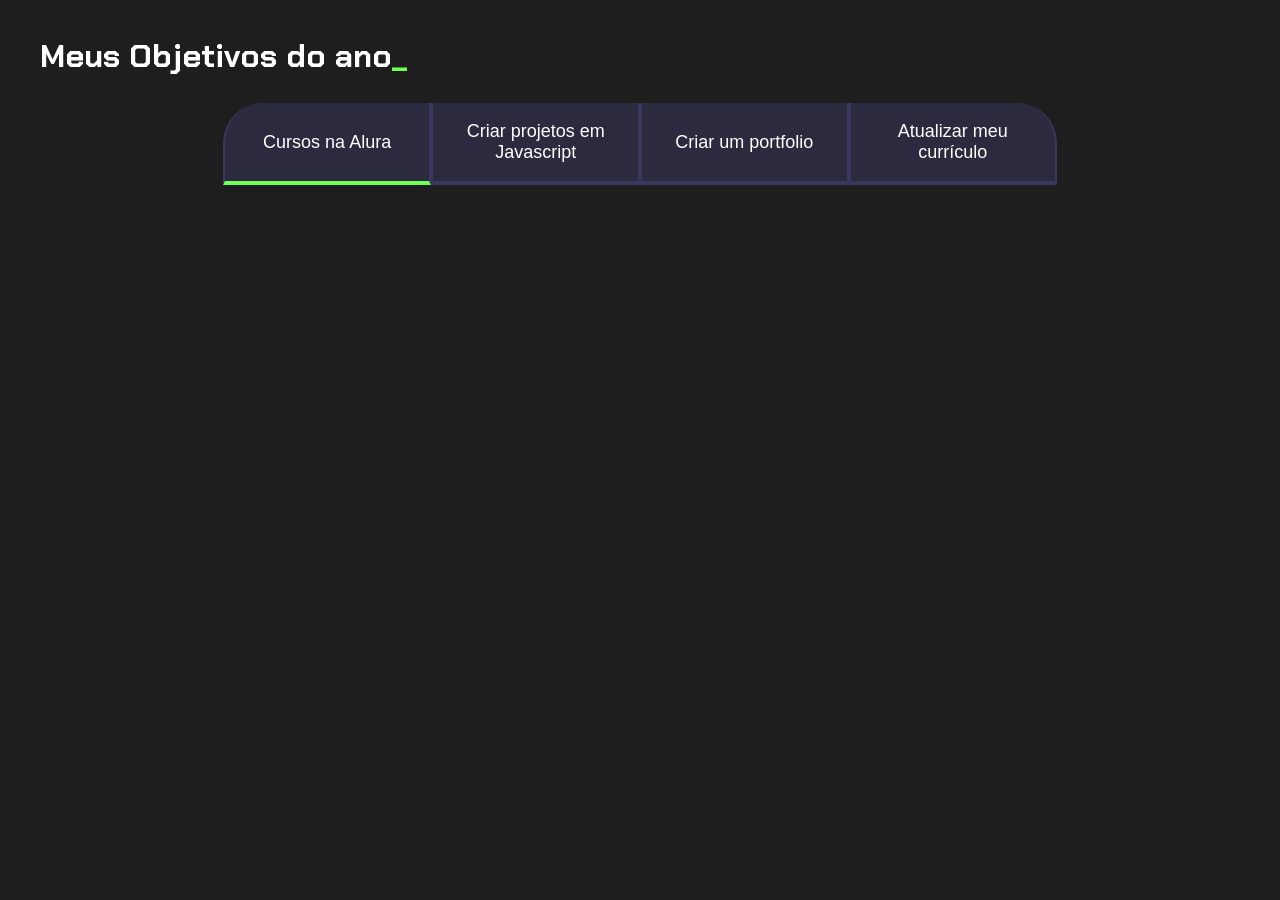
==== index.html @ ca8922dc "jytr" ====
<!DOCTYPE html>
<html lang="pt-br">
  <head>
    <meta charset="UTF-8" />
    <meta name="viewport" content="width=device-width, initial-scale=1.0" />
    <title>Meus objetivos do ano</title>
    <link rel="stylesheet" href="style.css" />
  </head>


  <body>
    <section class="conteudo-principal">
      <h2 class="titulo-principal">Meus Objetivos do ano<span>_</span></h2>
      <div class="botoes">
        <button class="botao ativo">Cursos na Alura</button>
        <button class="botao">Criar projetos em Javascript</button>
        <button class="botao">Criar um portfolio</button>
        <button class="botao">Atualizar meu currículo</button>
      </div>
    </section>
  </body>
</html>
---- style.css ----
@import url("https://fonts.googleapis.com/css2?family=Chakra+Petch:wght@400;700&display=swap");

:root {
  --cor-de-fundo: #1e1e1e;
  --verde: #6fff57;
  --branco: #ffffff;
  --botao-ativo: #3a375e;
  --botao-inativo: rgba(58, 55, 94, 0.5);
  --texto-fundo: rgba(58, 55, 94, 0.3);
}

body {
  background-color: var(--cor-de-fundo);
  color: var(--branco);
  font-family: "Chakra Petch", sans-serif;
}

.conteudo-principal {
  display: flex;
  flex-direction: column;
  justify-content: center;
  align-items: center;
  max-width: 1200px;
  width: 100%;
  margin: 0 auto;
}

.titulo-principal {
  text-align: left;
  width: 100%;
  font-size: 32px;
}

.titulo-principal span {
  color: var(--verde);
}

.botao {
  font-family: "Crakra Petch", sans-serif;
  background-color: var(--botao-inativo);
  color: var(--branco);
  display: flex;
  justify-content: center;
  padding: 1em;
  font-size: 18px;
  align-items: center;
  width: 100%;
  border-bottom: 4px solid var(--botao-ativo);
  border-left: 2px solid var(--botao-ativo);
  border-right: 2px solid var(--botao-ativo);
  border-top: none;
}

.botao:first-child {
  border-radius: 40px 40px 0 0;
}

.botoes {
  display: block;
}

.ativo{
  background-color: var{var(--botao-ativo)};
  border-bottom: 4px solid var(--verde)
}

@media screen and (min-width: 768px) {
  .botoes {
    display: flex;
    .botao:first-child {
    border-radius: 40px 0 0 0;
  }
  .botao:last-child {
    border-radius: 0 40px 0 0;
  }
  }
}
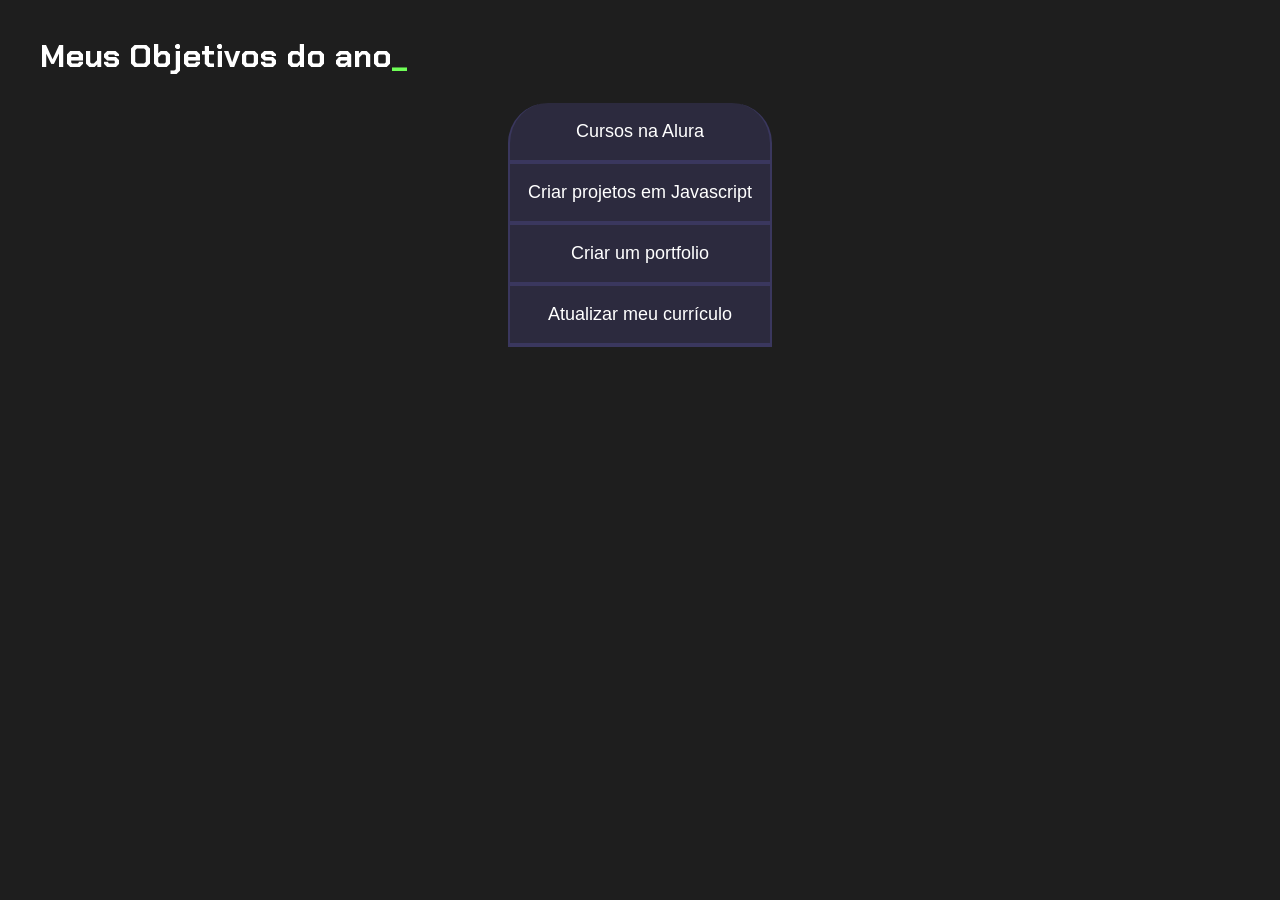
==== commit 66e235d0: "hgre" ====
--- a/index.html
+++ b/index.html
@@ -7,12 +7,11 @@
     <link rel="stylesheet" href="style.css" />
   </head>
 
-
   <body>
     <section class="conteudo-principal">
       <h2 class="titulo-principal">Meus Objetivos do ano<span>_</span></h2>
       <div class="botoes">
-        <button class="botao ativo">Cursos na Alura</button>
+        <button class="botao">Cursos na Alura</button>
         <button class="botao">Criar projetos em Javascript</button>
         <button class="botao">Criar um portfolio</button>
         <button class="botao">Atualizar meu currículo</button>
--- a/style.css
+++ b/style.css
@@ -57,21 +57,4 @@
 
 .botoes {
   display: block;
-}
-
-.ativo{
-  background-color: var{var(--botao-ativo)};
-  border-bottom: 4px solid var(--verde)
-}
-
-@media screen and (min-width: 768px) {
-  .botoes {
-    display: flex;
-    .botao:first-child {
-    border-radius: 40px 0 0 0;
-  }
-  .botao:last-child {
-    border-radius: 0 40px 0 0;
-  }
-  }
 }
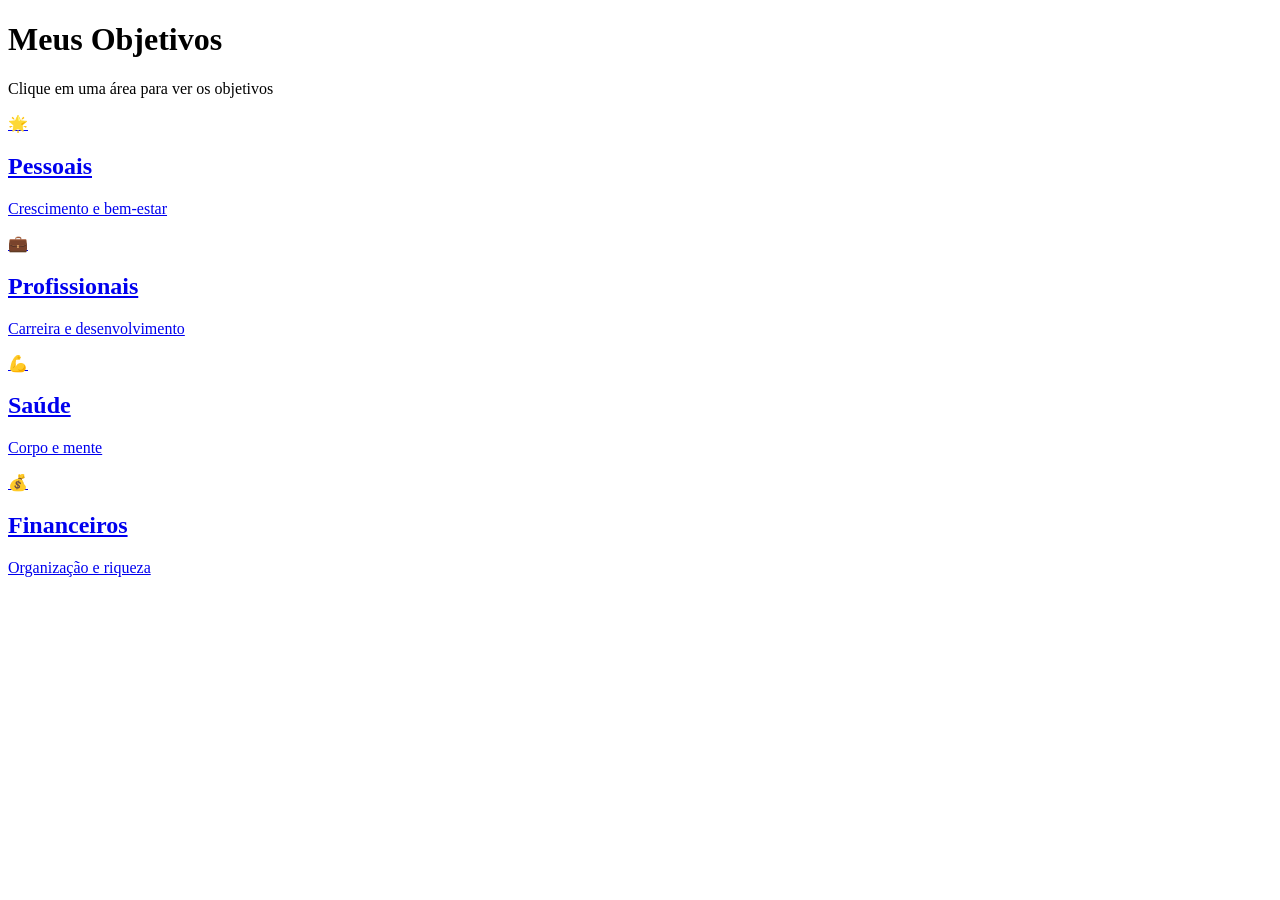
==== commit 76b739d6: "jhyte5" ====
--- a/index.html
+++ b/index.html
@@ -1,21 +1,43 @@
 <!DOCTYPE html>
-<html lang="pt-br">
-  <head>
-    <meta charset="UTF-8" />
-    <meta name="viewport" content="width=device-width, initial-scale=1.0" />
-    <title>Meus objetivos do ano</title>
-    <link rel="stylesheet" href="style.css" />
-  </head>
+<html lang="pt-BR">
+<head>
+    <meta charset="UTF-8">
+    <meta name="viewport" content="width=device-width, initial-scale=1.0">
+    <title>Meus Objetivos</title>
+    <link rel="stylesheet" href="estilo.css">
+</head>
+<body>
+    <div class="container">
+        <header>
+            <h1>Meus Objetivos</h1>
+            <p>Clique em uma área para ver os objetivos</p>
+        </header>
 
-  <body>
-    <section class="conteudo-principal">
-      <h2 class="titulo-principal">Meus Objetivos do ano<span>_</span></h2>
-      <div class="botoes">
-        <button class="botao">Cursos na Alura</button>
-        <button class="botao">Criar projetos em Javascript</button>
-        <button class="botao">Criar um portfolio</button>
-        <button class="botao">Atualizar meu currículo</button>
-      </div>
-    </section>
-  </body>
+        <main class="grid">
+            <a href="objetivos-pessoais.html" class="card card-pessoal">
+                <div class="icone">🌟</div>
+                <h2>Pessoais</h2>
+                <p>Crescimento e bem-estar</p>
+            </a>
+
+            <a href="objetivos-profissionais.html" class="card card-profissional">
+                <div class="icone">💼</div>
+                <h2>Profissionais</h2>
+                <p>Carreira e desenvolvimento</p>
+            </a>
+
+            <a href="objetivos-saude.html" class="card card-saude">
+                <div class="icone">💪</div>
+                <h2>Saúde</h2>
+                <p>Corpo e mente</p>
+            </a>
+
+            <a href="objetivos-financeiros.html" class="card card-financeiro">
+                <div class="icone">💰</div>
+                <h2>Financeiros</h2>
+                <p>Organização e riqueza</p>
+            </a>
+        </main>
+    </div>
+</body>
 </html>
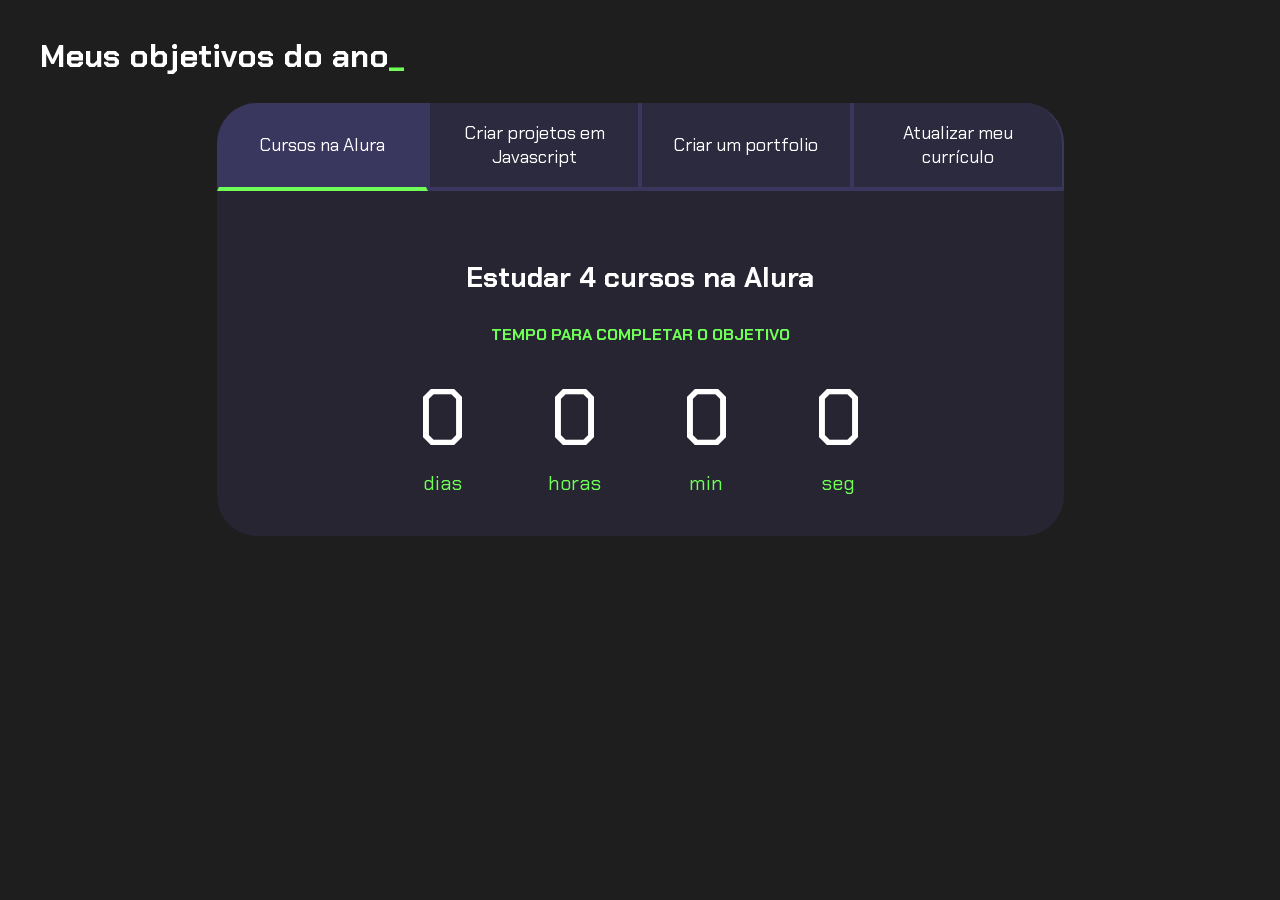
==== commit e5cc3bd6: "kkjghfnghfdngfm" ====
--- a/index.html
+++ b/index.html
@@ -1,43 +1,116 @@
 <!DOCTYPE html>
-<html lang="pt-BR">
+<html lang="pt-br">
+
 <head>
     <meta charset="UTF-8">
     <meta name="viewport" content="width=device-width, initial-scale=1.0">
-    <title>Meus Objetivos</title>
-    <link rel="stylesheet" href="estilo.css">
+    <title>Meus objetivos do ano</title>
+    <link rel="stylesheet" href="style.css">
 </head>
+
 <body>
-    <div class="container">
-        <header>
-            <h1>Meus Objetivos</h1>
-            <p>Clique em uma área para ver os objetivos</p>
-        </header>
+    <section class="conteudo-principal">
+        <h2 class="titulo-principal">Meus objetivos do ano<span>_</span></h2>
+        <div class="conteudo">
+            <div class="botoes">
+                <button class="botao ativo">Cursos na Alura</button>
+                <button class="botao">Criar projetos em Javascript</button>
+                <button class="botao">Criar um portfolio</button>
+                <button class="botao">Atualizar meu currículo</button>
+            </div>
+            <div class="abas-textos">
+                <div class="aba-conteudo ativo">
+                    <h3 class="aba-conteudo-titulo-principal">Estudar 4 cursos na Alura</h3>
+                    <h4 class="aba-conteudo-titulo-secundario">Tempo para completar o objetivo</h4>
+                    <div class="contador">
+                        <div class="contador-digito">
+                            <p class="contador-digito-numero" id="dias0"></p>
+                            <p class="contador-digito-texto">dias</p>
+                        </div>
+                        <div class="contador-digito">
+                            <p class="contador-digito-numero" id="horas0"></p>
+                            <p class="contador-digito-texto">horas</p>
+                        </div>
+                        <div class="contador-digito">
+                            <p class="contador-digito-numero" id="min0"></p>
+                            <p class="contador-digito-texto">min</p>
+                        </div>
+                        <div class="contador-digito">
+                            <p class="contador-digito-numero" id="seg0"></p>
+                            <p class="contador-digito-texto">seg</p>
+                        </div>
+                    </div>
+                </div>
+                <div class="aba-conteudo">
+                    <h3 class="aba-conteudo-titulo-principal">Criar 5 projetos em Javascript</h3>
+                    <h4 class="aba-conteudo-titulo-secundario">Tempo para completar o objetivo</h4>
+                    <div class="contador">
+                        <div class="contador-digito">
+                            <p class="contador-digito-numero" id="dias1"></p>
+                            <p class="contador-digito-texto">dias</p>
+                        </div>
+                        <div class="contador-digito">
+                            <p class="contador-digito-numero" id="horas1"></p>
+                            <p class="contador-digito-texto">horas</p>
+                        </div>
+                        <div class="contador-digito">
+                            <p class="contador-digito-numero" id="min1"></p>
+                            <p class="contador-digito-texto">min</p>
+                        </div>
+                        <div class="contador-digito">
+                            <p class="contador-digito-numero" id="seg1"></p>
+                            <p class="contador-digito-texto">seg</p>
+                        </div>
+                    </div>
+                </div>
+                <div class="aba-conteudo">
+                    <h3 class="aba-conteudo-titulo-principal">Criar um portfolio com os meus 3 melhores projetos</h3>
+                    <h4 class="aba-conteudo-titulo-secundario">Tempo para completar o objetivo</h4>
+                    <div class="contador">
+                        <div class="contador-digito">
+                            <p class="contador-digito-numero" id="dias2"></p>
+                            <p class="contador-digito-texto">dias</p>
+                        </div>
+                        <div class="contador-digito">
+                            <p class="contador-digito-numero" id="horas2"></p>
+                            <p class="contador-digito-texto">horas</p>
+                        </div>
+                        <div class="contador-digito">
+                            <p class="contador-digito-numero" id="min2"></p>
+                            <p class="contador-digito-texto">min</p>
+                        </div>
+                        <div class="contador-digito">
+                            <p class="contador-digito-numero" id="seg2"></p>
+                            <p class="contador-digito-texto">seg</p>
+                        </div>
+                    </div>
+                </div>
+                <div class="aba-conteudo">
+                    <h3 class="aba-conteudo-titulo-principal">Atualizar meu curriculo com os certificados da Alura</h3>
+                    <h4 class="aba-conteudo-titulo-secundario">Tempo para completar o objetivo</h4>
+                    <div class="contador">
+                        <div class="contador-digito">
+                            <p class="contador-digito-numero" id="dias3"></p>
+                            <p class="contador-digito-texto">dias</p>
+                        </div>
+                        <div class="contador-digito">
+                            <p class="contador-digito-numero" id="horas3"></p>
+                            <p class="contador-digito-texto">horas</p>
+                        </div>
+                        <div class="contador-digito">
+                            <p class="contador-digito-numero" id="min3"></p>
+                            <p class="contador-digito-texto">min</p>
+                        </div>
+                        <div class="contador-digito">
+                            <p class="contador-digito-numero" id="seg3"></p>
+                            <p class="contador-digito-texto">seg</p>
+                        </div>
+                    </div>
+                </div>
+            </div>
+        </div>
+    </section>
+    <script src="main.js"></script>
+</body>
 
-        <main class="grid">
-            <a href="objetivos-pessoais.html" class="card card-pessoal">
-                <div class="icone">🌟</div>
-                <h2>Pessoais</h2>
-                <p>Crescimento e bem-estar</p>
-            </a>
-
-            <a href="objetivos-profissionais.html" class="card card-profissional">
-                <div class="icone">💼</div>
-                <h2>Profissionais</h2>
-                <p>Carreira e desenvolvimento</p>
-            </a>
-
-            <a href="objetivos-saude.html" class="card card-saude">
-                <div class="icone">💪</div>
-                <h2>Saúde</h2>
-                <p>Corpo e mente</p>
-            </a>
-
-            <a href="objetivos-financeiros.html" class="card card-financeiro">
-                <div class="icone">💰</div>
-                <h2>Financeiros</h2>
-                <p>Organização e riqueza</p>
-            </a>
-        </main>
-    </div>
-</body>
 </html>
--- a/style.css
+++ b/style.css
@@ -0,0 +1,131 @@
+@import url('https://fonts.googleapis.com/css2?family=Chakra+Petch:wght@400;700&display=swap');
+
+:root {
+    --cor-de-fundo: #1E1E1E;
+    --verde: #6FFF57;
+    --branco: #FFFFFF;
+    --botao-ativo: #3A375E;
+    --botao-inativo: rgba(58, 55, 94, 0.5);
+    --texto-fundo: rgba(58, 55, 94, 0.3);
+}
+
+body {
+    background-color: var(--cor-de-fundo);
+    color: var(--branco);
+    font-family: 'Chakra Petch', sans-serif;
+}
+
+
+.conteudo-principal {
+    display: flex;
+    flex-direction: column;
+    justify-content: center;
+    align-items: center;
+    max-width: 1200px;
+    width: 100%;
+    margin: 0 auto;
+}
+
+.titulo-principal {
+    text-align: left;
+    width: 100%;
+    font-size: 32px;
+}
+
+.titulo-principal span {
+    color: var(--verde);
+}
+
+
+.botao {
+    font-family: 'Chakra Petch', sans-serif;
+    background-color: var(--botao-inativo);
+    color: var(--branco);
+    display: flex;
+    justify-content: center;
+    padding: 1em;
+    font-size: 18px;
+    align-items: center;
+    width: 100%;
+    border-bottom: 4px solid var(--botao-ativo);
+    border-left: 2px solid var(--botao-ativo);
+    border-right: 2px solid var(--botao-ativo);
+    border-top: none;
+}
+
+.botao:first-child {
+    border-radius: 40px 40px 0 0;
+}
+
+.botoes {
+    display: block;
+}
+
+.botao.ativo {
+    background-color: var(--botao-ativo);
+    border-bottom: 4px solid var(--verde);
+}
+
+.abas-textos {
+    background-color: var(--texto-fundo);
+    padding: 40px;
+    border-radius: 0 0 40px 40px;
+}
+
+.aba-conteudo.ativo {
+    display: block;
+}
+
+.aba-conteudo {
+    display: none;
+}
+
+.aba-conteudo-titulo-principal {
+    font-size: 28px;
+    text-align: center;
+}
+
+.aba-conteudo-titulo-secundario {
+    text-align: center;
+    color: var(--verde);
+    text-transform: uppercase;
+}
+
+.contador {
+    display: flex;
+    justify-content: center;
+    flex-wrap: wrap;
+}
+
+.contador-digito {
+    padding: 0 16px;
+    text-align: center;
+    min-width: 100px;
+}
+
+.contador-digito-numero {
+    font-size: 80px;
+    margin: 0;
+
+}
+
+.contador-digito-texto {
+    color: var(--verde);
+    font-size: 20px;
+    margin: 0;
+
+}
+
+@media screen and (min-width: 768px) {
+    .botoes {
+        display: flex;
+    }
+
+    .botao:first-child {
+        border-radius: 40px 0 0 0;
+    }
+
+    .botao:last-child {
+        border-radius: 0 40px 0 0;
+    }
+}
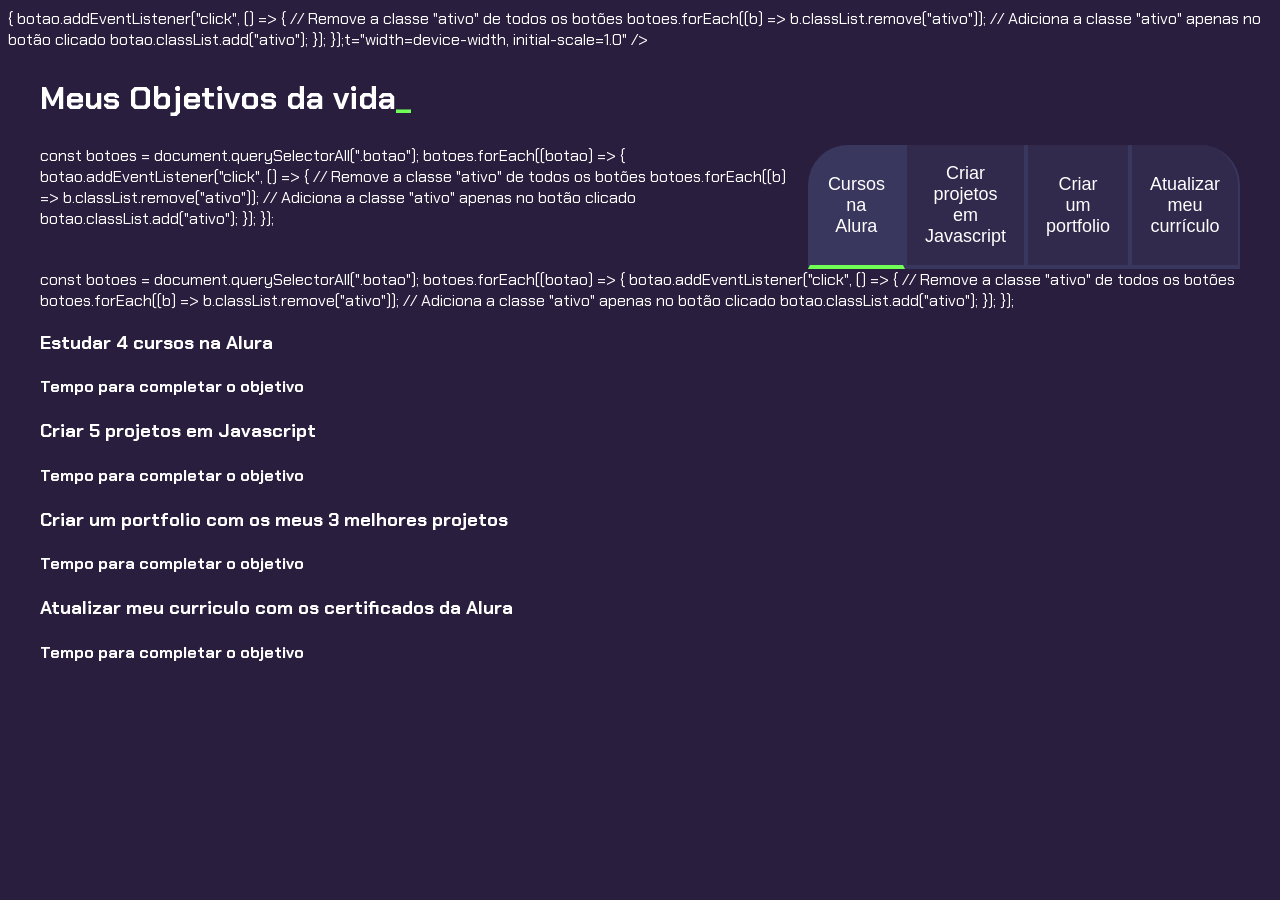
==== commit 764e3f41: "bfhgsdbgf" ====
--- a/index.html
+++ b/index.html
@@ -1,116 +1,82 @@
 <!DOCTYPE html>
 <html lang="pt-br">
+  <head>
+    <meta charset="UTF-8" />
+    <meta name="viewport" contenconst botoes = document.querySelectorAll(".botao");
 
-<head>
-    <meta charset="UTF-8">
-    <meta name="viewport" content="width=device-width, initial-scale=1.0">
+botoes.forEach((botao) => {
+  botao.addEventListener("click", () => {
+    // Remove a classe "ativo" de todos os botões
+    botoes.forEach((b) => b.classList.remove("ativo"));
+
+    // Adiciona a classe "ativo" apenas no botão clicado
+    botao.classList.add("ativo");
+  });
+});t="width=device-width, initial-scale=1.0" />
     <title>Meus objetivos do ano</title>
-    <link rel="stylesheet" href="style.css">
-</head>
+    <link rel="stylesheet" href="style.css" />
+  </head>
 
-<body>
+  <body>
     <section class="conteudo-principal">
-        <h2 class="titulo-principal">Meus objetivos do ano<span>_</span></h2>
-        <div class="conteudo">
-            <div class="botoes">
-                <button class="botao ativo">Cursos na Alura</button>
-                <button class="botao">Criar projetos em Javascript</button>
-                <button class="botao">Criar um portfolio</button>
-                <button class="botao">Atualizar meu currículo</button>
-            </div>
-            <div class="abas-textos">
-                <div class="aba-conteudo ativo">
-                    <h3 class="aba-conteudo-titulo-principal">Estudar 4 cursos na Alura</h3>
-                    <h4 class="aba-conteudo-titulo-secundario">Tempo para completar o objetivo</h4>
-                    <div class="contador">
-                        <div class="contador-digito">
-                            <p class="contador-digito-numero" id="dias0"></p>
-                            <p class="contador-digito-texto">dias</p>
-                        </div>
-                        <div class="contador-digito">
-                            <p class="contador-digito-numero" id="horas0"></p>
-                            <p class="contador-digito-texto">horas</p>
-                        </div>
-                        <div class="contador-digito">
-                            <p class="contador-digito-numero" id="min0"></p>
-                            <p class="contador-digito-texto">min</p>
-                        </div>
-                        <div class="contador-digito">
-                            <p class="contador-digito-numero" id="seg0"></p>
-                            <p class="contador-digito-texto">seg</p>
-                        </div>
-                    </div>
-                </div>
-                <div class="aba-conteudo">
-                    <h3 class="aba-conteudo-titulo-principal">Criar 5 projetos em Javascript</h3>
-                    <h4 class="aba-conteudo-titulo-secundario">Tempo para completar o objetivo</h4>
-                    <div class="contador">
-                        <div class="contador-digito">
-                            <p class="contador-digito-numero" id="dias1"></p>
-                            <p class="contador-digito-texto">dias</p>
-                        </div>
-                        <div class="contador-digito">
-                            <p class="contador-digito-numero" id="horas1"></p>
-                            <p class="contador-digito-texto">horas</p>
-                        </div>
-                        <div class="contador-digito">
-                            <p class="contador-digito-numero" id="min1"></p>
-                            <p class="contador-digito-texto">min</p>
-                        </div>
-                        <div class="contador-digito">
-                            <p class="contador-digito-numero" id="seg1"></p>
-                            <p class="contador-digito-texto">seg</p>
-                        </div>
-                    </div>
-                </div>
-                <div class="aba-conteudo">
-                    <h3 class="aba-conteudo-titulo-principal">Criar um portfolio com os meus 3 melhores projetos</h3>
-                    <h4 class="aba-conteudo-titulo-secundario">Tempo para completar o objetivo</h4>
-                    <div class="contador">
-                        <div class="contador-digito">
-                            <p class="contador-digito-numero" id="dias2"></p>
-                            <p class="contador-digito-texto">dias</p>
-                        </div>
-                        <div class="contador-digito">
-                            <p class="contador-digito-numero" id="horas2"></p>
-                            <p class="contador-digito-texto">horas</p>
-                        </div>
-                        <div class="contador-digito">
-                            <p class="contador-digito-numero" id="min2"></p>
-                            <p class="contador-digito-texto">min</p>
-                        </div>
-                        <div class="contador-digito">
-                            <p class="contador-digito-numero" id="seg2"></p>
-                            <p class="contador-digito-texto">seg</p>
-                        </div>
-                    </div>
-                </div>
-                <div class="aba-conteudo">
-                    <h3 class="aba-conteudo-titulo-principal">Atualizar meu curriculo com os certificados da Alura</h3>
-                    <h4 class="aba-conteudo-titulo-secundario">Tempo para completar o objetivo</h4>
-                    <div class="contador">
-                        <div class="contador-digito">
-                            <p class="contador-digito-numero" id="dias3"></p>
-                            <p class="contador-digito-texto">dias</p>
-                        </div>
-                        <div class="contador-digito">
-                            <p class="contador-digito-numero" id="horas3"></p>
-                            <p class="contador-digito-texto">horas</p>
-                        </div>
-                        <div class="contador-digito">
-                            <p class="contador-digito-numero" id="min3"></p>
-                            <p class="contador-digito-texto">min</p>
-                        </div>
-                        <div class="contador-digito">
-                            <p class="contador-digito-numero" id="seg3"></p>
-                            <p class="contador-digito-texto">seg</p>
-                        </div>
-                    </div>
-                </div>
-            </div>
-        </div>
-    </section>
-    <script src="main.js"></script>
-</body>
+      <h2 class="titulo-principal">Meus Objetivos da vida<span>_</span></h2>
+      <div class="conteudo">
+  <div class="botoes">const botoes = document.querySelectorAll(".botao");
 
-</html>+botoes.forEach((botao) => {
+  botao.addEventListener("click", () => {
+    // Remove a classe "ativo" de todos os botões
+    botoes.forEach((b) => b.classList.remove("ativo"));
+
+    // Adiciona a classe "ativo" apenas no botão clicado
+    botao.classList.add("ativo");
+  });
+});
+    <button class="botao ativo">Cursos na Alura</button>
+    <button class="botao">Criar projetos em Javascript</button>
+    <button class="botao">Criar um portfolio</button>
+    <button class="botao">Atualizar meu currículo</button>
+  </div>
+  <div class="abas-textos">const botoes = document.querySelectorAll(".botao");
+
+botoes.forEach((botao) => {
+  botao.addEventListener("click", () => {
+    // Remove a classe "ativo" de todos os botões
+    botoes.forEach((b) => b.classList.remove("ativo"));
+
+    // Adiciona a classe "ativo" apenas no botão clicado
+    botao.classList.add("ativo");
+  });
+});
+    <div class="aba-conteudo">
+      <h3 class="aba-conteudo-titulo-principal">Estudar 4 cursos na Alura</h3>
+      <h4 class="aba-conteudo-titulo-secundario">
+        Tempo para completar o objetivo
+      </h4>
+    </div>
+    <div class="aba-conteudo">
+      <h3 class="aba-conteudo-titulo-principal">
+        Criar 5 projetos em Javascript
+      </h3>
+      <h4 class="aba-conteudo-titulo-secundario">
+        Tempo para completar o objetivo
+      </h4>
+    </div>
+    <div class="aba-conteudo">
+      <h3 class="aba-conteudo-titulo-principal">
+        Criar um portfolio com os meus 3 melhores projetos
+      </h3>
+      <h4 class="aba-conteudo-titulo-secundario">
+        Tempo para completar o objetivo
+      </h4>
+    </div>
+    <div class="aba-conteudo">
+      <h3 class="aba-conteudo-titulo-principal">
+        Atualizar meu curriculo com os certificados da Alura
+      </h3>
+      <h4 class="aba-conteudo-titulo-secundario">
+        Tempo para completar o objetivo
+      </h4>
+    </div>
+  </div>
+</div>
--- a/style.css
+++ b/style.css
@@ -1,131 +1,88 @@
-@import url('https://fonts.googleapis.com/css2?family=Chakra+Petch:wght@400;700&display=swap');
+@import url("https://fonts.googleapis.com/css2?family=Chakra+Petch:wght@400;700&display=swap");
 
 :root {
-    --cor-de-fundo: #1E1E1E;
-    --verde: #6FFF57;
-    --branco: #FFFFFF;
-    --botao-ativo: #3A375E;
-    --botao-inativo: rgba(58, 55, 94, 0.5);
-    --texto-fundo: rgba(58, 55, 94, 0.3);
+  --cor-de-fundo: #291e3d;
+  --verde: #6fff57;
+  --branco: #ffffff;
+  --botao-ativo: #3a375e;
+  --botao-inativo: rgba(58, 55, 94, 0.5);
+  --texto-fundo: rgba(58, 55, 94, 0.3);
 }
 
 body {
-    background-color: var(--cor-de-fundo);
-    color: var(--branco);
-    font-family: 'Chakra Petch', sans-serif;
+  background-color: var(--cor-de-fundo);
+  color: var(--branco);
+  font-family: "Chakra Petch", sans-serif;
 }
 
-
 .conteudo-principal {
-    display: flex;
-    flex-direction: column;
-    justify-content: center;
-    align-items: center;
-    max-width: 1200px;
-    width: 100%;
-    margin: 0 auto;
+  display: flex;
+  flex-direction: column;
+  justify-content: center;
+  align-items: center;
+  max-width: 1200px;
+  width: 100%;
+  margin: 0 auto;
 }
 
 .titulo-principal {
-    text-align: left;
-    width: 100%;
-    font-size: 32px;
+  text-align: left;
+  width: 100%;
+  font-size: 32px;
 }
 
 .titulo-principal span {
-    color: var(--verde);
+  color: var(--verde);
 }
 
+.botao {
+  font-family: "Crakra Petch", sans-serif;
+  background-color: var(--botao-inativo);
+  color: var(--branco);
+  display: flex;
+  justify-content: center;
+  padding: 1em;
+  font-size: 18px;
+  align-items: center;
+  flex: 1;
 
-.botao {
-    font-family: 'Chakra Petch', sans-serif;
-    background-color: var(--botao-inativo);
-    color: var(--branco);
-    display: flex;
-    justify-content: center;
-    padding: 1em;
-    font-size: 18px;
-    align-items: center;
-    width: 100%;
-    border-bottom: 4px solid var(--botao-ativo);
-    border-left: 2px solid var(--botao-ativo);
-    border-right: 2px solid var(--botao-ativo);
-    border-top: none;
+  border-bottom: 4px solid var(--botao-ativo);
+  border-left: 2px solid var(--botao-ativo);
+  border-right: 2px solid var(--botao-ativo);
+  border-top: none;
 }
 
 .botao:first-child {
-    border-radius: 40px 40px 0 0;
+  border-radius: 40px 0 0;
 }
-
-.botoes {
-    display: block;
-}
-
-.botao.ativo {
-    background-color: var(--botao-ativo);
-    border-bottom: 4px solid var(--verde);
-}
-
-.abas-textos {
-    background-color: var(--texto-fundo);
-    padding: 40px;
-    border-radius: 0 0 40px 40px;
-}
-
-.aba-conteudo.ativo {
-    display: block;
-}
-
-.aba-conteudo {
-    display: none;
-}
-
-.aba-conteudo-titulo-principal {
-    font-size: 28px;
-    text-align: center;
-}
-
-.aba-conteudo-titulo-secundario {
-    text-align: center;
-    color: var(--verde);
-    text-transform: uppercase;
-}
-
-.contador {
-    display: flex;
-    justify-content: center;
-    flex-wrap: wrap;
-}
-
-.contador-digito {
-    padding: 0 16px;
-    text-align: center;
-    min-width: 100px;
-}
-
-.contador-digito-numero {
-    font-size: 80px;
-    margin: 0;
-
-}
-
-.contador-digito-texto {
-    color: var(--verde);
-    font-size: 20px;
-    margin: 0;
-
+.ativo {
+  background-color: var(--botao-ativo);
+  border-bottom: 4px solid var(--verde);
 }
 
 @media screen and (min-width: 768px) {
-    .botoes {
-        display: flex;
-    }
-
-    .botao:first-child {
-        border-radius: 40px 0 0 0;
-    }
+    /* Código omitido */
 
     .botao:last-child {
         border-radius: 0 40px 0 0;
     }
-}+
+    .botoes {
+        display: flex;
+    }
+} /* <--- Certifique-se de que essa chave fecha o @media no final do arquivo */
+
+
+--------------------------------------------------------------------------------------------------
+java
+const botoes = document.querySelectorAll(".botao");
+
+botoes.forEach((botao) => {
+  botao.addEventListener("click", () => {
+    // Remove a classe "ativo" de todos os botões
+    botoes.forEach((b) => b.classList.remove("ativo"));
+
+    // Adiciona a classe "ativo" apenas no botão clicado
+    botao.classList.add("ativo");
+  });
+});
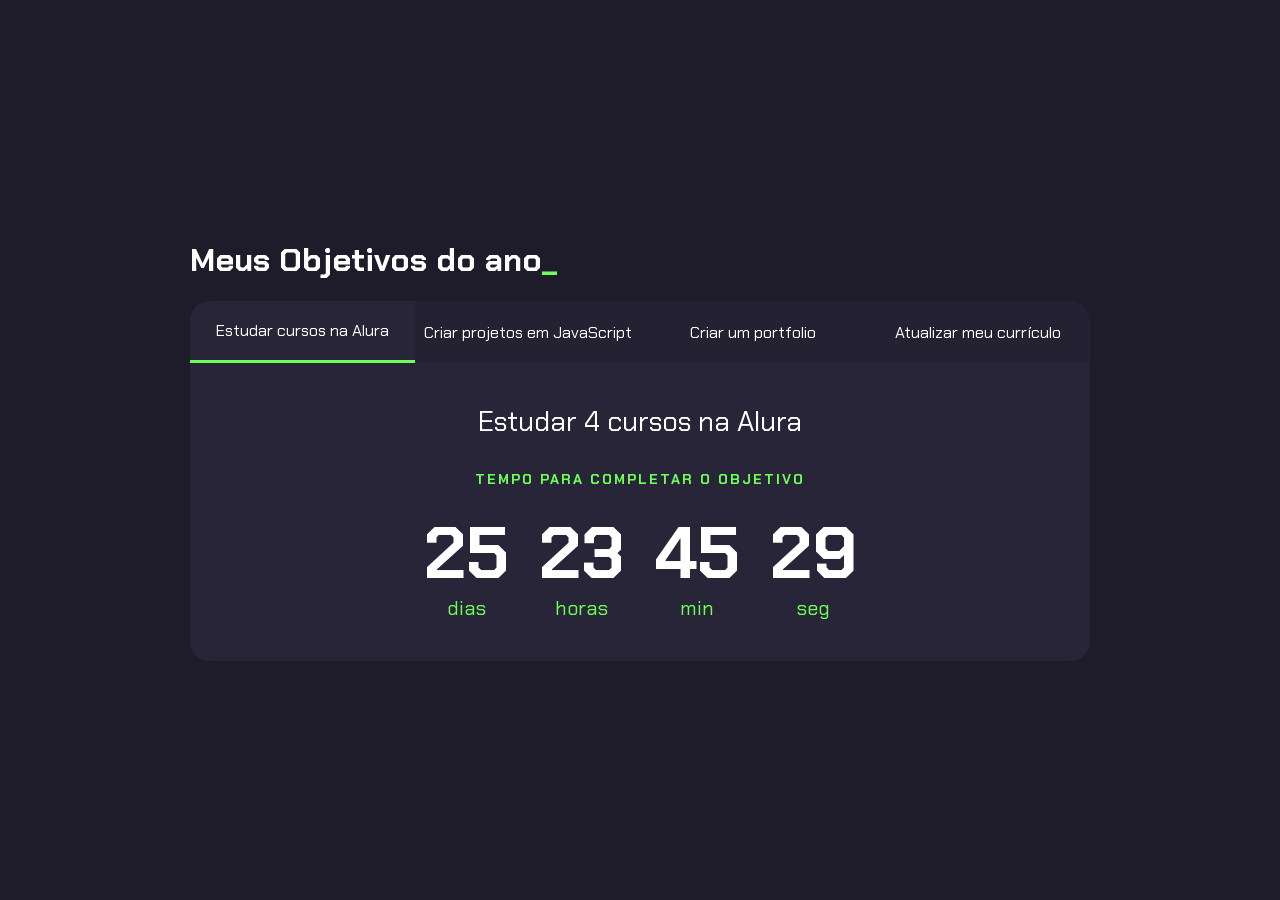
==== commit f5d7f361: "jmhrgm" ====
--- a/index.html
+++ b/index.html
@@ -2,81 +2,123 @@
 <html lang="pt-br">
   <head>
     <meta charset="UTF-8" />
-    <meta name="viewport" contenconst botoes = document.querySelectorAll(".botao");
-
-botoes.forEach((botao) => {
-  botao.addEventListener("click", () => {
-    // Remove a classe "ativo" de todos os botões
-    botoes.forEach((b) => b.classList.remove("ativo"));
-
-    // Adiciona a classe "ativo" apenas no botão clicado
-    botao.classList.add("ativo");
-  });
-});t="width=device-width, initial-scale=1.0" />
+    <meta name="viewport" content="width=device-width, initial-scale=1.0" />
     <title>Meus objetivos do ano</title>
     <link rel="stylesheet" href="style.css" />
   </head>
 
   <body>
     <section class="conteudo-principal">
-      <h2 class="titulo-principal">Meus Objetivos da vida<span>_</span></h2>
+      <h2 class="titulo-principal">Meus Objetivos do ano<span>_</span></h2>
       <div class="conteudo">
-  <div class="botoes">const botoes = document.querySelectorAll(".botao");
+        <div class="botoes">
+          <button class="botao ativo">Estudar cursos na Alura</button>
+          <button class="botao">Criar projetos em JavaScript</button>
+          <button class="botao">Criar um portfolio</button>
+          <button class="botao">Atualizar meu currículo</button>
+        </div>
 
-botoes.forEach((botao) => {
-  botao.addEventListener("click", () => {
-    // Remove a classe "ativo" de todos os botões
-    botoes.forEach((b) => b.classList.remove("ativo"));
+        <div class="abas-textos">
+          <!-- Aba 1 -->
+          <div class="aba-conteudo ativo">
+            <h3 class="aba-conteudo-titulo-principal">Estudar 4 cursos na Alura</h3>
+            <h4 class="aba-conteudo-titulo-secundario">Tempo para completar o objetivo</h4>
+            <div class="contador">
+              <div class="contador-digito">
+                <p class="contador-digito-numero" id="dias0">7</p>
+                <p class="contador-digito-texto">dias</p>
+              </div>
+              <div class="contador-digito">
+                <p class="contador-digito-numero" id="horas0">13</p>
+                <p class="contador-digito-texto">horas</p>
+              </div>
+              <div class="contador-digito">
+                <p class="contador-digito-numero" id="min0">18</p>
+                <p class="contador-digito-texto">min</p>
+              </div>
+              <div class="contador-digito">
+                <p class="contador-digito-numero" id="seg0">13</p>
+                <p class="contador-digito-texto">seg</p>
+              </div>
+            </div>
+          </div>
 
-    // Adiciona a classe "ativo" apenas no botão clicado
-    botao.classList.add("ativo");
-  });
-});
-    <button class="botao ativo">Cursos na Alura</button>
-    <button class="botao">Criar projetos em Javascript</button>
-    <button class="botao">Criar um portfolio</button>
-    <button class="botao">Atualizar meu currículo</button>
-  </div>
-  <div class="abas-textos">const botoes = document.querySelectorAll(".botao");
+          <!-- Aba 2 -->
+          <div class="aba-conteudo">
+            <h3 class="aba-conteudo-titulo-principal">Criar 5 projetos em JavaScript</h3>
+            <h4 class="aba-conteudo-titulo-secundario">Tempo para completar o objetivo</h4>
+            <div class="contador">
+              <div class="contador-digito">
+                <p class="contador-digito-numero" id="dias1">0</p>
+                <p class="contador-digito-texto">dias</p>
+              </div>
+              <div class="contador-digito">
+                <p class="contador-digito-numero" id="horas1">0</p>
+                <p class="contador-digito-texto">horas</p>
+              </div>
+              <div class="contador-digito">
+                <p class="contador-digito-numero" id="min1">0</p>
+                <p class="contador-digito-texto">min</p>
+              </div>
+              <div class="contador-digito">
+                <p class="contador-digito-numero" id="seg1">0</p>
+                <p class="contador-digito-texto">seg</p>
+              </div>
+            </div>
+          </div>
 
-botoes.forEach((botao) => {
-  botao.addEventListener("click", () => {
-    // Remove a classe "ativo" de todos os botões
-    botoes.forEach((b) => b.classList.remove("ativo"));
+          <!-- Aba 3 -->
+          <div class="aba-conteudo">
+            <h3 class="aba-conteudo-titulo-principal">Criar um portfólio com os meus 3 melhores projetos</h3>
+            <h4 class="aba-conteudo-titulo-secundario">Tempo para completar o objetivo</h4>
+            <div class="contador">
+              <div class="contador-digito">
+                <p class="contador-digito-numero" id="dias2">0</p>
+                <p class="contador-digito-texto">dias</p>
+              </div>
+              <div class="contador-digito">
+                <p class="contador-digito-numero" id="horas2">0</p>
+                <p class="contador-digito-texto">horas</p>
+              </div>
+              <div class="contador-digito">
+                <p class="contador-digito-numero" id="min2">0</p>
+                <p class="contador-digito-texto">min</p>
+              </div>
+              <div class="contador-digito">
+                <p class="contador-digito-numero" id="seg2">0</p>
+                <p class="contador-digito-texto">seg</p>
+              </div>
+            </div>
+          </div>
 
-    // Adiciona a classe "ativo" apenas no botão clicado
-    botao.classList.add("ativo");
-  });
-});
-    <div class="aba-conteudo">
-      <h3 class="aba-conteudo-titulo-principal">Estudar 4 cursos na Alura</h3>
-      <h4 class="aba-conteudo-titulo-secundario">
-        Tempo para completar o objetivo
-      </h4>
-    </div>
-    <div class="aba-conteudo">
-      <h3 class="aba-conteudo-titulo-principal">
-        Criar 5 projetos em Javascript
-      </h3>
-      <h4 class="aba-conteudo-titulo-secundario">
-        Tempo para completar o objetivo
-      </h4>
-    </div>
-    <div class="aba-conteudo">
-      <h3 class="aba-conteudo-titulo-principal">
-        Criar um portfolio com os meus 3 melhores projetos
-      </h3>
-      <h4 class="aba-conteudo-titulo-secundario">
-        Tempo para completar o objetivo
-      </h4>
-    </div>
-    <div class="aba-conteudo">
-      <h3 class="aba-conteudo-titulo-principal">
-        Atualizar meu curriculo com os certificados da Alura
-      </h3>
-      <h4 class="aba-conteudo-titulo-secundario">
-        Tempo para completar o objetivo
-      </h4>
-    </div>
-  </div>
-</div>+          <!-- Aba 4 -->
+          <div class="aba-conteudo">
+            <h3 class="aba-conteudo-titulo-principal">Atualizar meu currículo com os certificados da Alura</h3>
+            <h4 class="aba-conteudo-titulo-secundario">Tempo para completar o objetivo</h4>
+            <div class="contador">
+              <div class="contador-digito">
+                <p class="contador-digito-numero" id="dias3">0</p>
+                <p class="contador-digito-texto">dias</p>
+              </div>
+              <div class="contador-digito">
+                <p class="contador-digito-numero" id="horas3">0</p>
+                <p class="contador-digito-texto">horas</p>
+              </div>
+              <div class="contador-digito">
+                <p class="contador-digito-numero" id="min3">0</p>
+                <p class="contador-digito-texto">min</p>
+              </div>
+              <div class="contador-digito">
+                <p class="contador-digito-numero" id="seg3">0</p>
+                <p class="contador-digito-texto">seg</p>
+              </div>
+            </div>
+          </div>
+
+        </div>
+      </div>
+    </section>
+
+    <script src="main.js"></script>
+  </body>
+</html>
--- a/style.css
+++ b/style.css
@@ -1,88 +1,137 @@
 @import url("https://fonts.googleapis.com/css2?family=Chakra+Petch:wght@400;700&display=swap");
 
 :root {
-  --cor-de-fundo: #291e3d;
+  --cor-de-fundo: #1E1C2A;
+  --fundo-card: #282538;
   --verde: #6fff57;
   --branco: #ffffff;
-  --botao-ativo: #3a375e;
-  --botao-inativo: rgba(58, 55, 94, 0.5);
-  --texto-fundo: rgba(58, 55, 94, 0.3);
+  --botao-ativo: #282538;
+  --botao-inativo: rgba(40, 37, 56, 0.6);
+}
+
+* {
+  margin: 0;
+  padding: 0;
+  box-sizing: border-box;
 }
 
 body {
   background-color: var(--cor-de-fundo);
   color: var(--branco);
   font-family: "Chakra Petch", sans-serif;
+  min-height: 100vh;
+  display: flex;
+  justify-content: center;
+  align-items: center;
+  padding: 20px;
 }
 
 .conteudo-principal {
   display: flex;
   flex-direction: column;
-  justify-content: center;
   align-items: center;
-  max-width: 1200px;
+  max-width: 900px;
   width: 100%;
-  margin: 0 auto;
 }
 
 .titulo-principal {
   text-align: left;
   width: 100%;
   font-size: 32px;
+  margin-bottom: 20px;
 }
 
 .titulo-principal span {
   color: var(--verde);
 }
 
+.conteudo {
+  width: 100%;
+}
+
+.botoes {
+  display: flex;
+  flex-wrap: wrap;
+}
+
 .botao {
-  font-family: "Crakra Petch", sans-serif;
+  font-family: "Chakra Petch", sans-serif;
   background-color: var(--botao-inativo);
   color: var(--branco);
-  display: flex;
-  justify-content: center;
-  padding: 1em;
-  font-size: 18px;
-  align-items: center;
+  padding: 1.2em 0.5em;
+  font-size: 16px;
+  border: none;
+  cursor: pointer;
   flex: 1;
-
-  border-bottom: 4px solid var(--botao-ativo);
-  border-left: 2px solid var(--botao-ativo);
-  border-right: 2px solid var(--botao-ativo);
-  border-top: none;
+  text-align: center;
+  transition: background-color 0.3s;
 }
 
 .botao:first-child {
-  border-radius: 40px 0 0;
-}
-.ativo {
-  background-color: var(--botao-ativo);
-  border-bottom: 4px solid var(--verde);
+  border-radius: 20px 0 0 0;
 }
 
-@media screen and (min-width: 768px) {
-    /* Código omitido */
+.botao:last-child {
+  border-radius: 0 20px 0 0;
+}
 
-    .botao:last-child {
-        border-radius: 0 40px 0 0;
-    }
+.botao.ativo {
+  background-color: var(--botao-ativo);
+  border-bottom: 3px solid var(--verde);
+}
 
-    .botoes {
-        display: flex;
-    }
-} /* <--- Certifique-se de que essa chave fecha o @media no final do arquivo */
+/* Área de conteúdo das abas */
+.abas-textos {
+  background-color: var(--fundo-card);
+  padding: 40px;
+  border-radius: 0 0 20px 20px;
+  text-align: center;
+}
 
+.aba-conteudo {
+  display: none;
+}
 
---------------------------------------------------------------------------------------------------
-java
-const botoes = document.querySelectorAll(".botao");
+.aba-conteudo.ativo {
+  display: block;
+}
 
-botoes.forEach((botao) => {
-  botao.addEventListener("click", () => {
-    // Remove a classe "ativo" de todos os botões
-    botoes.forEach((b) => b.classList.remove("ativo"));
+.aba-conteudo-titulo-principal {
+  font-size: 28px;
+  margin-bottom: 30px;
+  font-weight: 400;
+}
 
-    // Adiciona a classe "ativo" apenas no botão clicado
-    botao.classList.add("ativo");
-  });
-});+.aba-conteudo-titulo-secundario {
+  font-size: 14px;
+  color: var(--verde);
+  text-transform: uppercase;
+  letter-spacing: 2px;
+  margin-bottom: 30px;
+}
+
+/* Estilo do Contador */
+.contador {
+  display: flex;
+  justify-content: center;
+  gap: 30px;
+  flex-wrap: wrap;
+}
+
+.contador-digito {
+  display: flex;
+  flex-direction: column;
+  align-items: center;
+}
+
+.contador-digito-numero {
+  font-size: 72px;
+  font-weight: 700;
+  line-height: 1;
+}
+
+.contador-digito-texto {
+  font-size: 20px;
+  color: var(--verde);
+  margin-top: 5px;
+}
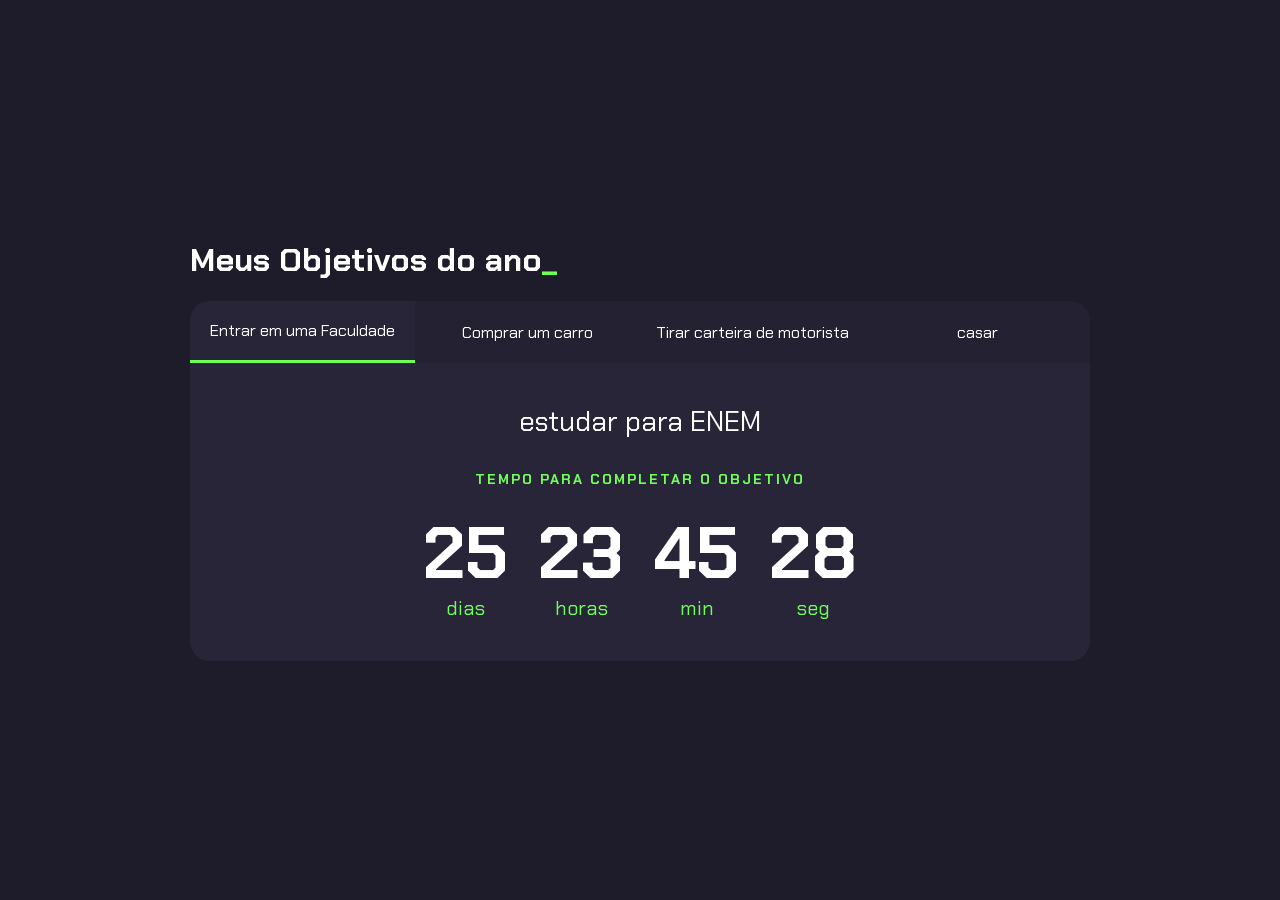
==== commit 6c0475df: "nbgf" ====
--- a/index.html
+++ b/index.html
@@ -12,16 +12,16 @@
       <h2 class="titulo-principal">Meus Objetivos do ano<span>_</span></h2>
       <div class="conteudo">
         <div class="botoes">
-          <button class="botao ativo">Estudar cursos na Alura</button>
-          <button class="botao">Criar projetos em JavaScript</button>
-          <button class="botao">Criar um portfolio</button>
-          <button class="botao">Atualizar meu currículo</button>
+          <button class="botao ativo">Entrar em uma Faculdade</button>
+          <button class="botao">Comprar um carro</button>
+          <button class="botao">Tirar carteira de motorista</button>
+          <button class="botao">casar</button>
         </div>
 
         <div class="abas-textos">
           <!-- Aba 1 -->
           <div class="aba-conteudo ativo">
-            <h3 class="aba-conteudo-titulo-principal">Estudar 4 cursos na Alura</h3>
+            <h3 class="aba-conteudo-titulo-principal">estudar para ENEM</h3>
             <h4 class="aba-conteudo-titulo-secundario">Tempo para completar o objetivo</h4>
             <div class="contador">
               <div class="contador-digito">
@@ -45,7 +45,7 @@
 
           <!-- Aba 2 -->
           <div class="aba-conteudo">
-            <h3 class="aba-conteudo-titulo-principal">Criar 5 projetos em JavaScript</h3>
+            <h3 class="aba-conteudo-titulo-principal">Economizar dinheiro, seguindo métodos financeiros</h3>
             <h4 class="aba-conteudo-titulo-secundario">Tempo para completar o objetivo</h4>
             <div class="contador">
               <div class="contador-digito">
@@ -69,7 +69,7 @@
 
           <!-- Aba 3 -->
           <div class="aba-conteudo">
-            <h3 class="aba-conteudo-titulo-principal">Criar um portfólio com os meus 3 melhores projetos</h3>
+            <h3 class="aba-conteudo-titulo-principal">Começar aulas assim que completar 18 anos</h3>
             <h4 class="aba-conteudo-titulo-secundario">Tempo para completar o objetivo</h4>
             <div class="contador">
               <div class="contador-digito">
@@ -93,7 +93,7 @@
 
           <!-- Aba 4 -->
           <div class="aba-conteudo">
-            <h3 class="aba-conteudo-titulo-principal">Atualizar meu currículo com os certificados da Alura</h3>
+            <h3 class="aba-conteudo-titulo-principal">Primeiro encontrar uma namorada T-T</h3>
             <h4 class="aba-conteudo-titulo-secundario">Tempo para completar o objetivo</h4>
             <div class="contador">
               <div class="contador-digito">
